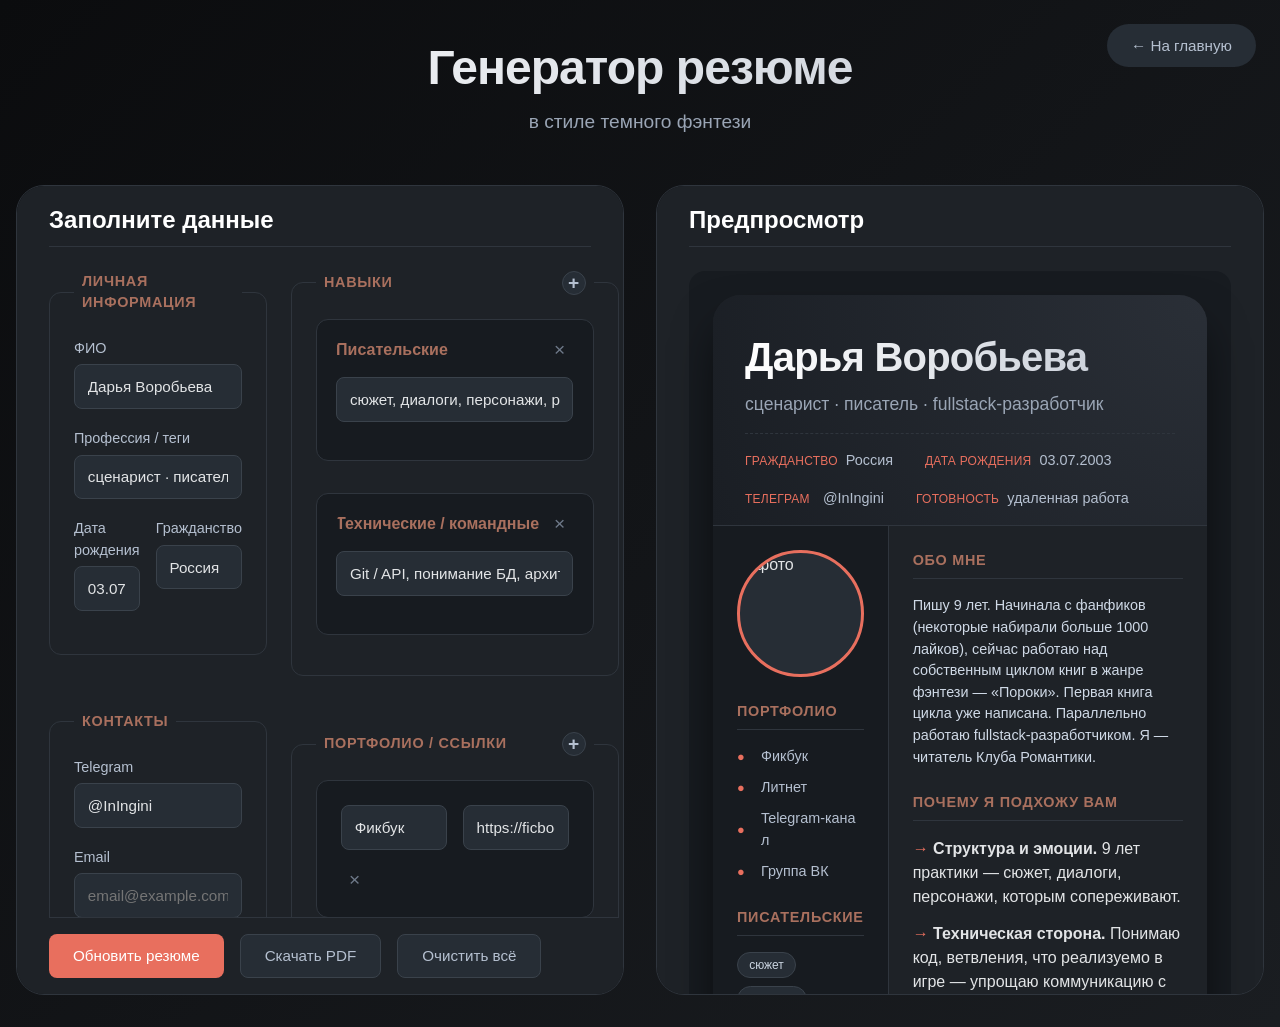
==== резюме-генератор/index.html @ b188ad71 "0.1. Создала генератор резюме по приколу" ====
<!-- резюме-генератор/index.html -->
<!DOCTYPE html>
<html lang="ru">
<head>
    <meta charset="UTF-8">
    <meta name="viewport" content="width=device-width, initial-scale=1.0">
    <title>Генератор резюме | В стиле «Пороки»</title>
    <link rel="stylesheet" href="css/variables.css">
    <link rel="stylesheet" href="css/style.css">
    <link rel="stylesheet" href="css/print.css" media="print">
    <script src="https://cdnjs.cloudflare.com/ajax/libs/jspdf/2.5.1/jspdf.umd.min.js"></script>
    <script src="https://cdnjs.cloudflare.com/ajax/libs/html2canvas/1.4.1/html2canvas.min.js"></script>
</head>
<body>
    <!-- Кнопка возврата на главную -->
    <div class="page-switcher">
        <button onclick="window.location.href='../index.html'" class="switch-btn">
            ← На главную
        </button>
    </div>

    <div class="container">
        <header class="generator-header">
            <h1>Генератор резюме</h1>
            <p class="subtitle">в стиле темного фэнтези</p>
        </header>

        <div class="generator-layout">
            <!-- Форма для заполнения -->
            <div class="form-column">
                <h2>Заполните данные</h2>
                <form id="resumeForm" class="resume-form">
                    
                    <!-- ЛЕВАЯ КОЛОНКА ФОРМЫ - базовые поля -->
                    <div class="form-left">
                        <!-- Личная информация -->
                        <fieldset>
                            <legend>Личная информация</legend>
                            
                            <div class="form-group">
                                <label for="name">ФИО</label>
                                <input type="text" id="name" placeholder="Дарья Воробьева">
                            </div>

                            <div class="form-group">
                                <label for="tagline">Профессия / теги</label>
                                <input type="text" id="tagline" placeholder="сценарист · писатель · разработчик">
                            </div>

                            <div class="form-row">
                                <div class="form-group">
                                    <label for="birthdate">Дата рождения</label>
                                    <input type="text" id="birthdate" placeholder="03.07.2003">
                                </div>
                                <div class="form-group">
                                    <label for="citizenship">Гражданство</label>
                                    <input type="text" id="citizenship" placeholder="Россия">
                                </div>
                            </div>
                        </fieldset>

                        <!-- Контакты -->
                        <fieldset>
                            <legend>Контакты</legend>
                            
                            <div class="form-group">
                                <label for="telegram">Telegram</label>
                                <input type="text" id="telegram" placeholder="@username">
                            </div>

                            <div class="form-group">
                                <label for="email">Email</label>
                                <input type="email" id="email" placeholder="email@example.com">
                            </div>
                        </fieldset>

                        <!-- Фото -->
                        <fieldset>
                            <legend>Фото</legend>
                            <div class="form-group">
                                <label for="photo">Ссылка на фото (URL)</label>
                                <input type="url" id="photo" placeholder="https://...">
                            </div>
                        </fieldset>

                        <!-- О себе -->
                        <fieldset>
                            <legend>О себе</legend>
                            <div class="form-group">
                                <textarea id="about" rows="4" placeholder="Расскажите о себе..."></textarea>
                            </div>
                        </fieldset>
                    </div>

                    <!-- ПРАВАЯ КОЛОНКА ФОРМЫ - базовые блоки + кастомные -->
                    <div class="form-right">
                        <!-- НАВЫКИ - теперь это динамические блоки -->
                        <fieldset class="dynamic-block" data-block-type="skills">
                            <legend>
                                Навыки
                                <button type="button" class="add-block-btn" data-block="skills">+</button>
                            </legend>
                            
                            <div id="skillsContainer" class="block-container">
                                <!-- Сюда будут добавляться блоки навыков -->
                            </div>
                        </fieldset>

                        <!-- ПОРТФОЛИО / ССЫЛКИ -->
                        <fieldset class="dynamic-block" data-block-type="links">
                            <legend>
                                Портфолио / ссылки
                                <button type="button" class="add-block-btn" data-block="links">+</button>
                            </legend>
                            
                            <div id="linksContainer" class="block-container">
                                <!-- Ссылки будут добавляться сюда -->
                            </div>
                        </fieldset>

                        <!-- КЛЮЧЕВЫЕ ПРОЕКТЫ -->
                        <fieldset class="dynamic-block" data-block-type="projects">
                            <legend>
                                Ключевые проекты
                                <button type="button" class="add-block-btn" data-block="projects">+</button>
                            </legend>
                            
                            <div id="projectsContainer" class="block-container">
                                <!-- Проекты будут добавляться сюда -->
                            </div>
                        </fieldset>

                        <!-- ПОЧЕМУ Я ПОДХОЖУ -->
                        <fieldset class="dynamic-block" data-block-type="reasons">
                            <legend>
                                Почему я подхожу
                                <button type="button" class="add-block-btn" data-block="reasons">+</button>
                            </legend>
                            
                            <div id="reasonsContainer" class="block-container">
                                <!-- Причины будут добавляться сюда -->
                            </div>
                        </fieldset>

                        <!-- МОТИВАЦИЯ (всегда один блок, но тоже блок) -->
                        <fieldset class="static-block" data-block-type="motivation">
                            <legend>Почему эта вакансия</legend>
                            <div class="form-group">
                                <textarea id="motivation" rows="4" placeholder="Ваша мотивация..."></textarea>
                            </div>
                        </fieldset>

                        <!-- ЦИТАТА (всегда один блок, опционально) -->
                        <fieldset class="static-block" data-block-type="quote">
                            <legend>Цитата (опционально)</legend>
                            <div class="form-group">
                                <label for="quoteText">Текст цитаты</label>
                                <input type="text" id="quoteText" placeholder="Тьма не приходит извне...">
                            </div>
                            <div class="form-group">
                                <label for="quoteAuthor">Автор цитаты</label>
                                <input type="text" id="quoteAuthor" placeholder="из цикла «Пороки»">
                            </div>
                        </fieldset>

                        <!-- КАСТОМНЫЕ БЛОКИ -->
                        <div id="customBlocksContainer" class="custom-blocks"></div>

                        <!-- Кнопка добавления кастомного блока -->
                        <button type="button" id="addCustomBlockBtn" class="btn-secondary btn-block">
                            + Добавить кастомный блок
                        </button>
                    </div>

                    <!-- Кнопки действий -->
                    <div class="form-actions">
                        <button type="submit" class="btn-primary">Обновить резюме</button>
                        <button type="button" id="downloadPdfBtn" class="btn-secondary">Скачать PDF</button>
                        <button type="button" id="resetBtn" class="btn-secondary">Очистить всё</button>
                    </div>
                </form>
            </div>

            <!-- Предпросмотр резюме -->
            <div class="preview-column">
                <h2>Предпросмотр</h2>
                <div id="resumePreview" class="resume-preview">
                    <!-- Сюда будет вставляться сгенерированное резюме -->
                </div>
            </div>
        </div>
    </div>

    <script src="js/form-handler.js"></script>
    <script src="js/pdf-generator.js"></script>
    <script src="js/main.js"></script>
</body>
</html>
---- резюме-генератор/css/variables.css ----
/* резюме-генератор/css/variables.css */
:root {
    /* Основная цветовая палитра (темная тема) */
    --color-bg-primary: #1e2227;      /* Основной фон */
    --color-bg-secondary: #171b20;    /* Фон сайдбара, карточек */
    --color-bg-tertiary: #262d35;     /* Фон для бейджей, полей ввода */
    --color-bg-header: radial-gradient(circle at 100% 0%, #2a2f37 0%, #1a1e24 100%);
    
    /* Цвета границ */
    --color-border: #2f353d;
    --color-border-light: #3a424b;
    --color-border-accent: #e86f5e;   /* Акцентный цвет для границ */
    
    /* Цвета текста */
    --color-text-primary: #e2e4e6;
    --color-text-secondary: #b5c0d0;
    --color-text-muted: #9aa5b5;
    --color-text-detail: #6f7a8a;
    --color-text-accent: #a9705e;      /* Акцентный текст (оранжеватый) */
    
    /* Акцентный цвет (оранжевый/коралловый) */
    --color-accent: #e86f5e;
    --color-accent-hover: #d55a48;
    
    /* Градиенты */
    --gradient-name: linear-gradient(to right, #ffffff, #c0c7d2);
    
    /* Скругления (будем их контролировать) */
    --border-radius-card: 28px;
    --border-radius-form: 12px;
    --border-radius-badge: 30px;       /* Для экрана, но для PDF сбросим в 0 */
}
---- резюме-генератор/css/style.css ----
/* резюме-генератор/css/style.css */
@import url('variables.css');

/* ========== ОСНОВНЫЕ СТИЛИ ========== */
* {
    margin: 0;
    padding: 0;
    box-sizing: border-box;
}

body {
    background: linear-gradient(135deg, #0b0c0e 0%, #1a1d21 100%);
    font-family: 'Inter', -apple-system, BlinkMacSystemFont, 'Segoe UI', Roboto, Helvetica, Arial, sans-serif;
    line-height: 1.5;
    color: var(--color-text-primary);
    padding: 2rem 1rem;
}

.container {
    max-width: 1600px;
    margin: 0 auto;
}

/* ========== ШАПКА ГЕНЕРАТОРА ========== */
.generator-header {
    text-align: center;
    margin-bottom: 3rem;
}

.generator-header h1 {
    font-size: 3rem;
    font-weight: 600;
    letter-spacing: -0.02em;
    background: var(--gradient-name);
    -webkit-background-clip: text;
    -webkit-text-fill-color: transparent;
    background-clip: text;
    margin-bottom: 0.25rem;
}

.generator-header .subtitle {
    font-size: 1.2rem;
    color: var(--color-text-muted);
}

/* ========== ДВУХКОЛОНОЧНАЯ ВЕРСТКА ========== */
.generator-layout {
    display: grid;
    grid-template-columns: 1fr 1fr;
    gap: 2rem;
}

.form-column, .preview-column {
    background: var(--color-bg-primary);
    border-radius: var(--border-radius-card);
    padding: 0 2rem;
    border: 1px solid var(--color-border);
    max-height: 90vh;
    overflow-y: auto;
}

.form-column h2, .preview-column h2 {
    color: #ffffff;
    margin-bottom: 1.5rem;
    font-size: 1.5rem;
    border-bottom: 1px solid var(--color-border);
    padding-top: 1rem;
    padding-bottom: 0.5rem;
    position: sticky;
    top: 0;
    background: var(--color-bg-primary);
    z-index: 10;
}

/* ========== СТИЛИ ФОРМЫ ========== */
.resume-form fieldset {
    border: 1px solid var(--color-border);
    border-radius: var(--border-radius-form);
    padding: 1.5rem;
    margin-bottom: 2rem;
}

.resume-form legend {
    color: var(--color-text-accent);
    font-weight: 600;
    padding: 0 0.5rem;
    text-transform: uppercase;
    font-size: 0.9rem;
    letter-spacing: 0.05em;
}

.form-group {
    margin-bottom: 1.2rem;
}

.form-row {
    display: grid;
    grid-template-columns: 1fr 1fr;
    gap: 1rem;
}

label {
    display: block;
    margin-bottom: 0.3rem;
    color: var(--color-text-secondary);
    font-size: 0.9rem;
}

input, textarea, select {
    width: 100%;
    padding: 0.8rem;
    background: var(--color-bg-tertiary);
    border: 1px solid var(--color-border-light);
    border-radius: 8px;
    color: var(--color-text-primary);
    font-family: inherit;
    font-size: 0.95rem;
    transition: border-color 0.2s;
}

input:focus, textarea:focus, select:focus {
    outline: none;
    border-color: var(--color-accent);
}

textarea {
    resize: vertical;
}

.link-entry, .project-entry, .reason-entry {
    background: var(--color-bg-secondary);
    border-radius: var(--border-radius-form);
    padding: 1.5rem;
    margin-bottom: 1.5rem;
    border: 1px solid var(--color-border);
}

.project-entry h4, .reason-entry h4 {
    color: #ffffff;
    margin-bottom: 1rem;
    font-size: 1.1rem;
}

/* ========== КНОПКИ ========== */
.btn-primary, .btn-secondary {
    padding: 0.8rem 1.5rem;
    border: none;
    border-radius: 8px;
    font-size: 0.95rem;
    font-weight: 500;
    cursor: pointer;
    transition: all 0.2s;
    font-family: inherit;
}

.btn-primary {
    background: var(--color-accent);
    color: #ffffff;
}

.btn-primary:hover {
    background: var(--color-accent-hover);
}

.btn-secondary {
    background: var(--color-bg-tertiary);
    color: var(--color-text-secondary);
    border: 1px solid var(--color-border-light);
}

.btn-secondary:hover {
    background: #2f3842; /* Можно добавить переменную, если нужно */
    color: #ffffff;
}

.form-actions {
    display: flex;
    gap: 1rem;
    margin-top: 2rem;
    position: sticky;
    bottom: 0;
    background: var(--color-bg-primary);
    padding: 1rem 0;
    border-top: 1px solid var(--color-border);
}

#addLinkBtn, #addProjectBtn, #addReasonBtn {
    width: 100%;
    margin-top: 0.5rem;
}

/* ========== ПРЕДПРОСМОТР РЕЗЮМЕ ========== */
.resume-preview {
    background: var(--color-bg-secondary);
    border-radius: 16px;
    padding: 1.5rem;
    min-height: 600px;
}

/* ========== СТИЛИ РЕЗЮМЕ (ИЗ ТВОЕГО ШАБЛОНА) ========== */
.resume-card {
    max-width: 100%;
    background: var(--color-bg-primary);
    border-radius: var(--border-radius-card);
    overflow: hidden;
    box-shadow: 0 25px 50px -12px rgba(0, 0, 0, 0.8);
}

.header {
    padding: 2rem 2rem 1rem 2rem;
    border-bottom: 1px solid var(--color-border);
    background: var(--color-bg-header);
}

.name-title h1 {
    font-size: 2.5rem;
    font-weight: 600;
    letter-spacing: -0.02em;
    background: var(--gradient-name);
    -webkit-background-clip: text;
    -webkit-text-fill-color: transparent;
    background-clip: text;
    margin-bottom: 0.25rem;
}

.name-title .tagline {
    font-size: 1.1rem;
    color: var(--color-text-muted);
    margin-bottom: 1rem;
}

.quick-info {
    display: flex;
    flex-wrap: wrap;
    gap: 1rem 2rem;
    font-size: 0.9rem;
    color: var(--color-text-secondary);
    border-top: 1px dashed var(--color-border);
    padding-top: 1rem;
    margin-top: 0.5rem;
}

.quick-info span {
    display: flex;
    align-items: center;
    gap: 0.5rem;
}

.quick-info i {
    font-style: normal;
    color: var(--color-accent);
    font-weight: 500;
    min-width: 70px;
    text-transform: uppercase;
    font-size: 0.75rem;
    letter-spacing: 0.02em;
}

.main-grid {
    display: grid;
    grid-template-columns: 1fr 2fr;
    gap: 0;
}

.sidebar {
    background: var(--color-bg-secondary);
    padding: 1.5rem;
    border-right: 1px solid var(--color-border);
}

.photo-placeholder {
    width: 100%;
    aspect-ratio: 1/1;
    background: var(--color-bg-tertiary);
    border-radius: 50%;
    margin-bottom: 1.5rem;
    border: 3px solid var(--color-accent);
    overflow: hidden;
    display: flex;
    align-items: center;
    justify-content: center;
}

.photo-placeholder img {
    width: 100%;
    height: 100%;
    object-fit: cover;
}

.photo-placeholder:empty {
    background: var(--color-bg-tertiary) url('data:image/svg+xml;utf8,<svg xmlns="http://www.w3.org/2000/svg" width="60" height="60" viewBox="0 0 24 24" fill="none" stroke="%235f6b7a" stroke-width="1" stroke-linecap="round" stroke-linejoin="round"><path d="M20 21v-2a4 4 0 0 0-4-4H8a4 4 0 0 0-4 4v2"/><circle cx="12" cy="7" r="4"/></svg>') no-repeat center;
    background-size: 40% 40%;
}

.section {
    margin-bottom: 1.5rem;
}

.section-title {
    font-size: 0.9rem;
    font-weight: 600;
    text-transform: uppercase;
    letter-spacing: 0.05em;
    color: var(--color-text-accent);
    margin-bottom: 1rem;
    border-bottom: 1px solid var(--color-border);
    padding-bottom: 0.4rem;
}

.link-list {
    list-style: none;
}

.link-list li {
    margin-bottom: 0.6rem;
}

.link-list a {
    color: var(--color-text-secondary);
    text-decoration: none;
    font-size: 0.9rem;
    display: flex;
    align-items: center;
    gap: 0.5rem;
    transition: color 0.2s;
    word-break: break-all;
}

.link-list a:hover {
    color: var(--color-accent);
}

.link-list .bullet {
    color: var(--color-accent);
    font-size: 0.8rem;
    display: inline-block;
    width: 1rem;
}

.badge-container {
    display: flex;
    flex-wrap: wrap;
    gap: 0.5rem;
    margin-top: 0.5rem;
}

.badge {
    background: var(--color-bg-tertiary);
    color: #cbd5e1; /* Можно оставить или тоже вынести в переменную */
    padding: 0.2rem 0.7rem;
    border-radius: var(--border-radius-badge);
    font-size: 0.75rem;
    font-weight: 500;
    border: 1px solid var(--color-border-light);
}

.main-content {
    padding: 1.5rem;
    background: var(--color-bg-primary);
}

.content-block {
    margin-bottom: 1.5rem;
}

.content-block p {
    margin-bottom: 0.8rem;
    color: #cfd9e6; /* Можно заменить на более светлую переменную, если нужно */
    font-size: 0.9rem;
}

.project-item {
    margin-bottom: 1.2rem;
}

.project-item h4 {
    font-size: 1rem;
    font-weight: 600;
    color: #ffffff;
    margin-bottom: 0.2rem;
}

.project-meta {
    font-size: 0.75rem;
    color: var(--color-text-accent);
    text-transform: uppercase;
    letter-spacing: 0.03em;
    margin-bottom: 0.3rem;
}

.project-item ul {
    list-style: none;
    margin-top: 0.3rem;
}

.project-item li {
    font-size: 0.85rem;
    color: var(--color-text-secondary);
    margin-bottom: 0.2rem;
    padding-left: 1rem;
    position: relative;
}

.project-item li::before {
    content: "▹";
    position: absolute;
    left: 0;
    color: var(--color-accent);
}

.quote-line {
    border-left: 3px solid var(--color-accent);
    padding-left: 1rem;
    color: var(--color-text-secondary);
    margin: 1rem 0;
    font-size: 0.9rem;
}

.footer-note {
    font-size: 0.75rem;
    color: var(--color-text-detail);
    text-align: right;
    margin-top: 1rem;
    border-top: 1px solid var(--color-border);
    padding-top: 0.8rem;
}

/* ========== АДАПТИВНОСТЬ ========== */
@media (max-width: 1000px) {
    .generator-layout {
        grid-template-columns: 1fr;
    }
    
    .main-grid {
        grid-template-columns: 1fr;
    }
    
    .sidebar {
        border-right: none;
        border-bottom: 1px solid var(--color-border);
    }
}

@media (max-width: 700px) {
    .header {
        padding: 1.5rem;
    }
    
    .name-title h1 {
        font-size: 2rem;
    }
    
    .quick-info {
        flex-direction: column;
        gap: 0.5rem;
    }
    
    .form-row {
        grid-template-columns: 1fr;
    }
}


/* Добавить в конец файла style.css */

/* Новая структура формы */
.form-left, .form-right {
    display: flex;
    flex-direction: column;
    gap: 1.5rem;
}

/* Блоки с возможностью добавления */
.dynamic-block legend {
    display: flex;
    justify-content: space-between;
    align-items: center;
    width: 100%;
}

.add-block-btn {
    background: var(--color-bg-tertiary);
    color: var(--color-text-secondary);
    border: 1px solid var(--color-border-light);
    width: 24px;
    height: 24px;
    border-radius: 50%;
    display: inline-flex;
    align-items: center;
    justify-content: center;
    font-size: 1.2rem;
    font-weight: 600;
    cursor: pointer;
    transition: all 0.2s;
    margin-left: 0.5rem;
}

.add-block-btn:hover {
    background: var(--color-accent);
    color: white;
    border-color: var(--color-accent);
}

.block-container {
    display: flex;
    flex-direction: column;
    gap: 1rem;
}

/* Кастомные блоки */
.custom-blocks {
    display: flex;
    flex-direction: column;
    gap: 1.5rem;
    margin: 1.5rem 0;
}

.custom-block {
    background: var(--color-bg-secondary);
    border: 1px solid var(--color-border);
    border-radius: var(--border-radius-form);
    padding: 1.5rem;
    position: relative;
}

.custom-block-header {
    display: flex;
    justify-content: space-between;
    align-items: center;
    margin-bottom: 1rem;
}

.custom-block-title {
    font-weight: 600;
    color: var(--color-text-accent);
    text-transform: uppercase;
    font-size: 0.9rem;
    letter-spacing: 0.05em;
}

.remove-block-btn {
    background: none;
    border: none;
    color: var(--color-text-detail);
    font-size: 1.2rem;
    cursor: pointer;
    padding: 0 0.5rem;
    transition: color 0.2s;
}

.remove-block-btn:hover {
    color: var(--color-accent);
}

.custom-block-content {
    display: flex;
    flex-direction: column;
    gap: 1rem;
}
.skill-entry {
    background: var(--color-bg-secondary);
    border-radius: var(--border-radius-form);
    padding: 1.2rem;
    margin-bottom: 1rem;
    border: 1px solid var(--color-border);
}

.skill-header {
    display: flex;
    justify-content: space-between;
    align-items: center;
    margin-bottom: 1rem;
}

.skill-title {
    font-weight: 600;
    background: transparent;
    border: none;
    color: var(--color-text-accent);
    font-size: 1rem;
    padding: 0;
    width: auto;
    flex-grow: 1;
}

.skill-title:focus {
    outline: none;
    border-bottom: 1px solid var(--color-accent);
}

.skill-tags {
    width: 100%;
}
/* Кнопка добавления блока */
.btn-block {
    width: 100%;
    margin-top: 1rem;
    padding: 1rem;
    border: 2px dashed var(--color-border);
    background: transparent;
    color: var(--color-text-secondary);
}

.btn-block:hover {
    border-color: var(--color-accent);
    background: rgba(232, 111, 94, 0.1);
    color: var(--color-accent);
}
/* Кнопка переключения страниц (как в корне) */
.page-switcher {
    position: fixed;
    top: 1.5rem;
    right: 1.5rem;
    z-index: 100;
}

.switch-btn {
    background: var(--color-bg-tertiary);
    color: var(--color-text-secondary);
    border: 1px solid var(--color-border-light);
    padding: 0.8rem 1.5rem;
    border-radius: 30px;
    font-size: 0.95rem;
    font-weight: 500;
    cursor: pointer;
    transition: all 0.2s;
    font-family: inherit;
    text-decoration: none;
    display: inline-block;
    border: none;
}

.switch-btn:hover {
    background: #2f3842;
    color: #ffffff;
    border-color: var(--color-accent);
}
/* Адаптивность */
@media (min-width: 1000px) {
    .resume-form {
        display: grid;
        grid-template-columns: 1fr 1fr;
        gap: 1.5rem;
    }
    
    .form-actions {
        grid-column: span 2;
    }
}
---- резюме-генератор/css/print.css ----
/* Стили для печати / PDF */
@media print {
    body {
        background: white;
        padding: 0;
        color: black;
    }
    
    .generator-header,
    .form-column,
    .form-actions,
    #addLinkBtn,
    #addProjectBtn,
    #addReasonBtn {
        display: none !important;
    }
    
    .generator-layout {
        display: block;
    }
    
    .preview-column {
        width: 100%;
        padding: 0;
        background: white;
        max-height: none;
        overflow: visible;
    }
    
    .resume-preview {
        background: white;
        padding: 0;
    }
    
    .resume-card {
        box-shadow: none;
        border: 1px solid #ddd;
        background: white;
        color: black;
    }
    
    .header {
        background: #f5f5f5;
        -webkit-print-color-adjust: exact;
        print-color-adjust: exact;
    }
    
    .name-title h1 {
        background: none;
        -webkit-text-fill-color: black;
        color: black;
    }
    
    .sidebar {
        background: #f9f9f9;
    }
    
    .badge {
        border: 1px solid #999;
        background: #eee;
        color: black;
    }
    
    .photo-placeholder {
        border: 2px solid #333;
    } 
    
    /* Все возможные скругления - убираем */
    .resume-form {
        border-radius: 0 !important;
    }
}
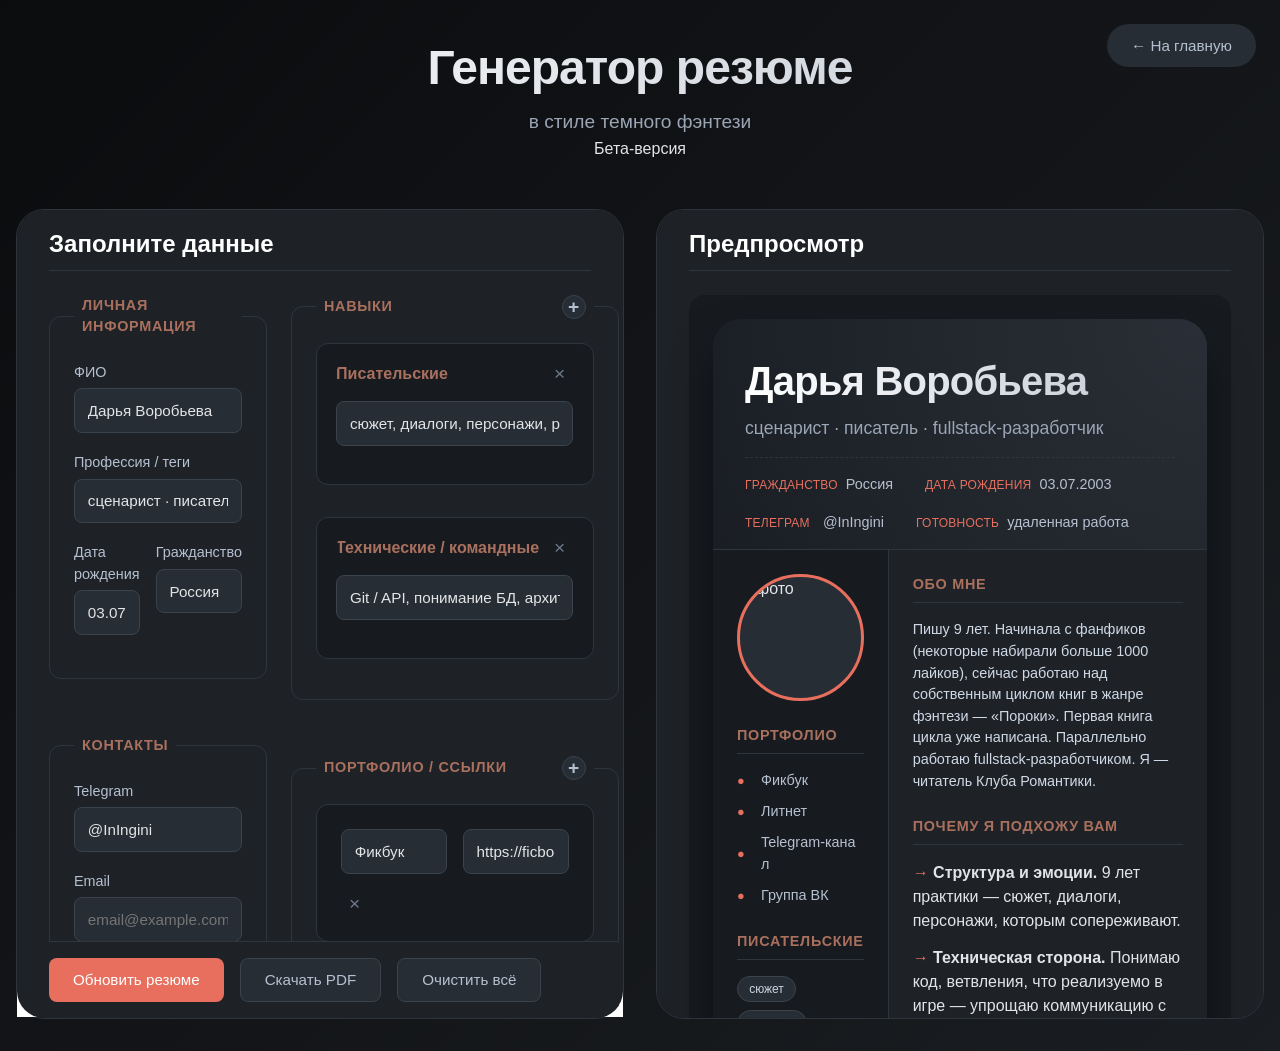
==== commit 147d2fbd: "Update index.html" ====
--- a/резюме-генератор/index.html
+++ b/резюме-генератор/index.html
@@ -23,6 +23,7 @@
         <header class="generator-header">
             <h1>Генератор резюме</h1>
             <p class="subtitle">в стиле темного фэнтези</p>
+            <a>Бета-версия</a>
         </header>
 
         <div class="generator-layout">
@@ -195,4 +196,4 @@
     <script src="js/pdf-generator.js"></script>
     <script src="js/main.js"></script>
 </body>
-</html>+</html>
